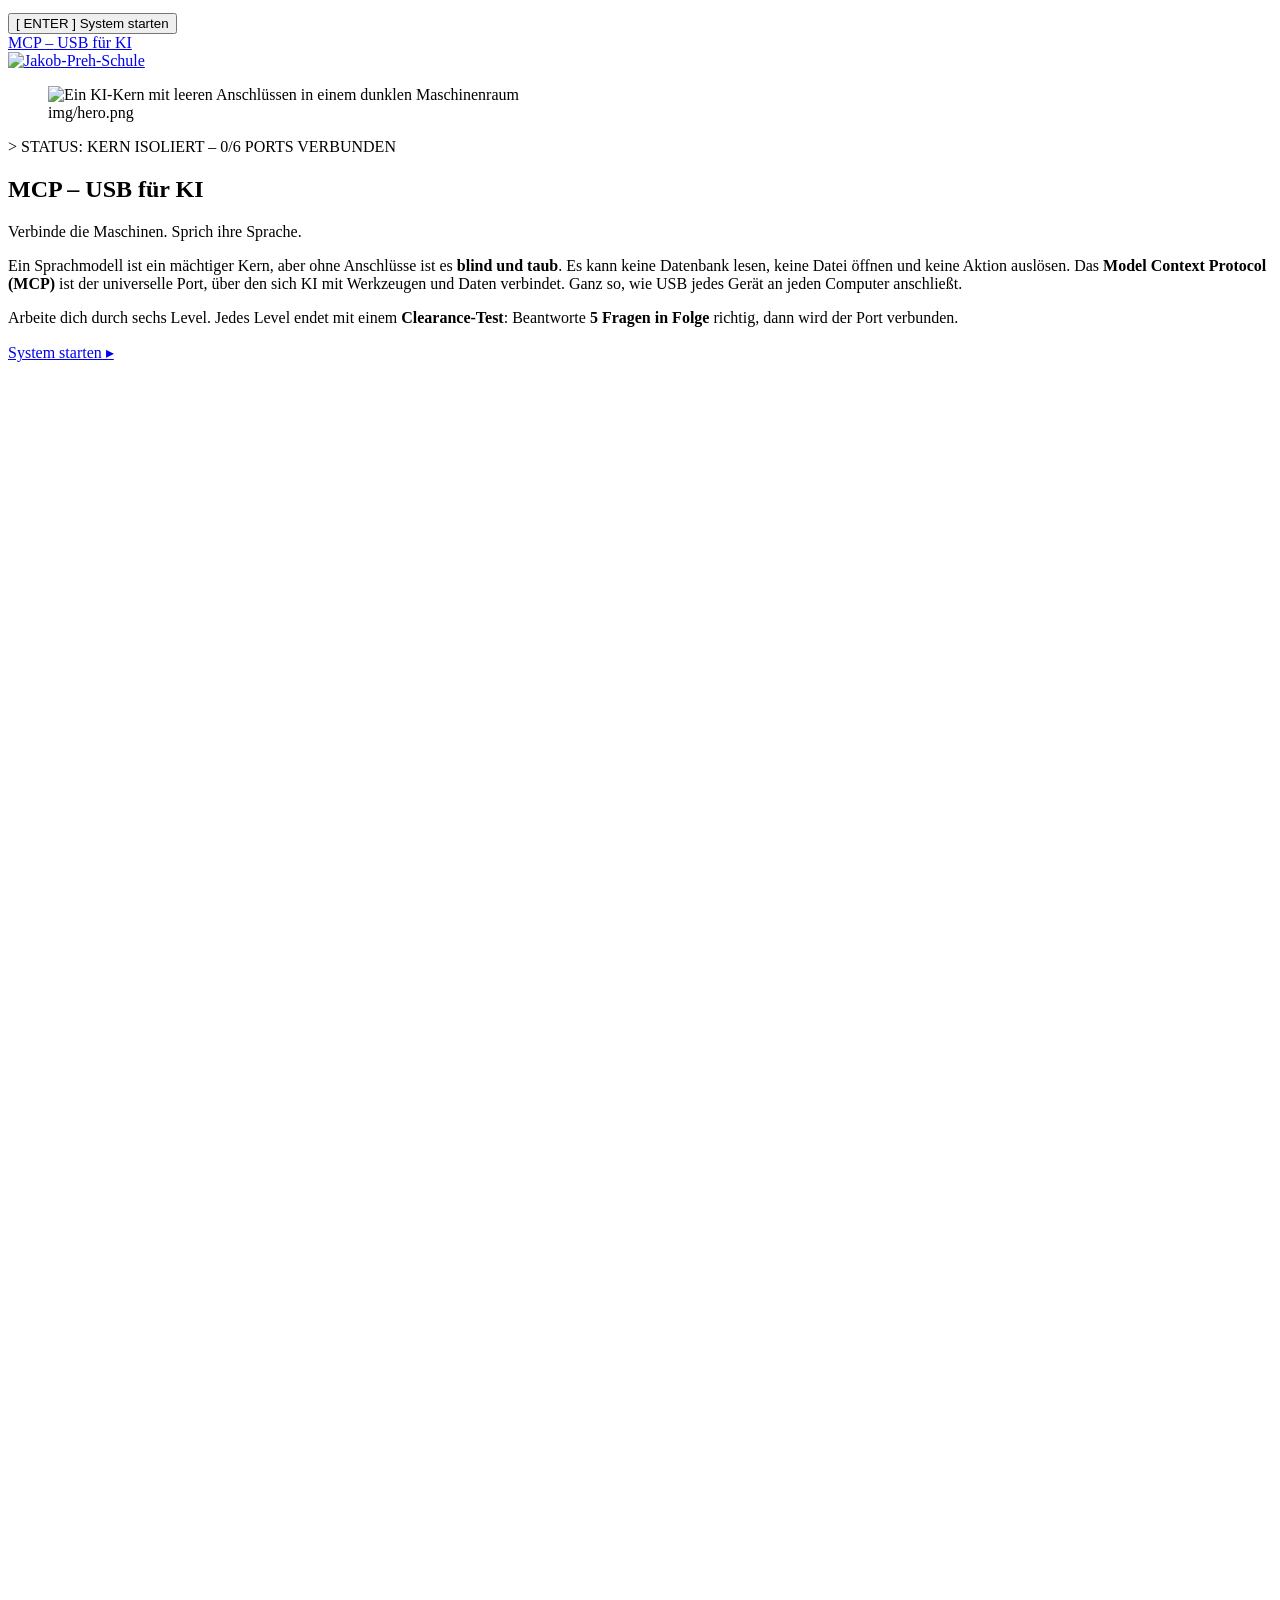
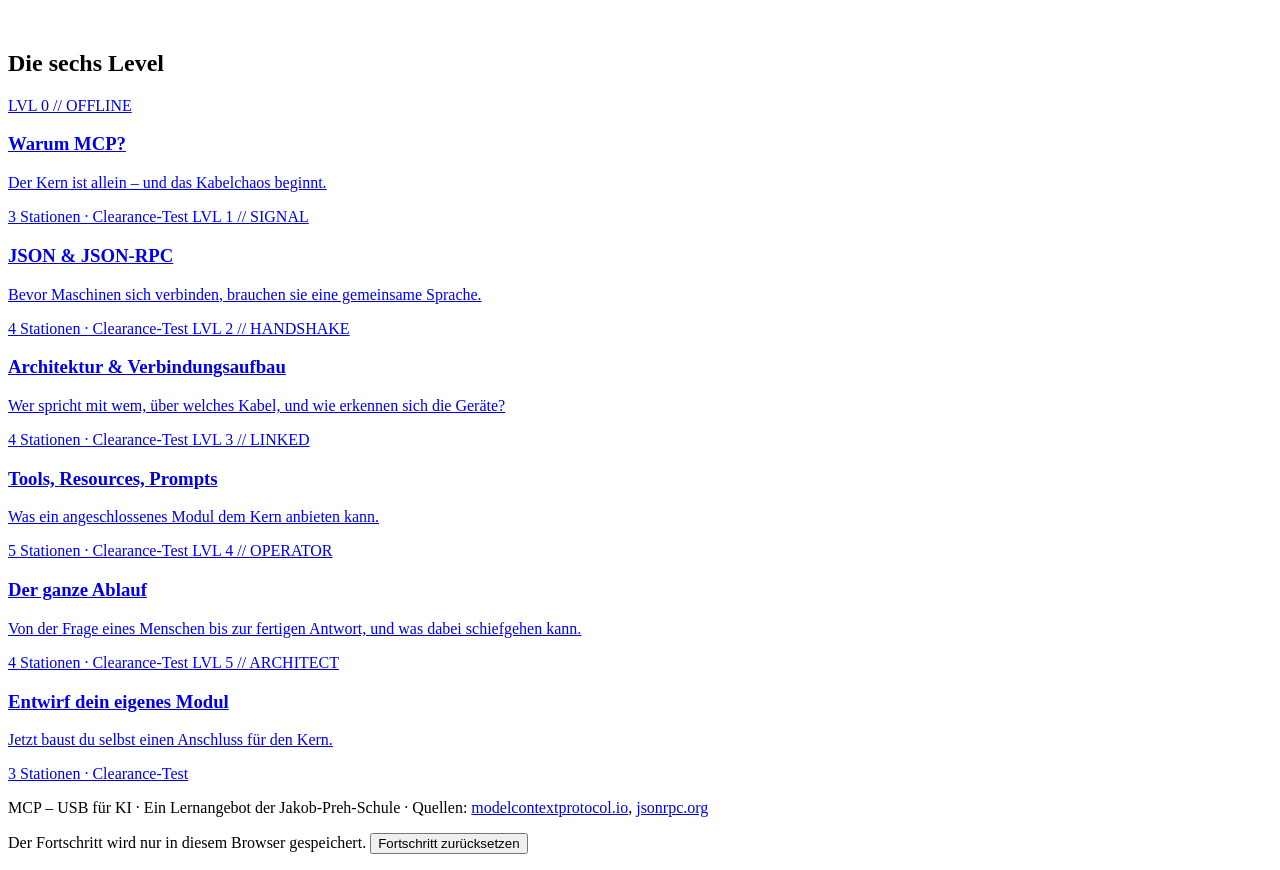
==== index.html @ eddace1d "Einheitlicher Name LS-… und Lizenz CC BY 4.0 Co-Authored-By: Claude Opus 5.5 <noreply@anthropic.com>" ====
<!doctype html>
<html lang="de">
<head>
<meta charset="utf-8">
<meta name="viewport" content="width=device-width, initial-scale=1">
<meta name="author" content="Christoph Rothaug, Jakob-Preh-Schule Bad Neustadt">
<!-- Lizenz: CC BY 4.0 – Christoph Rothaug, Jakob-Preh-Schule Bad Neustadt (ausgenommen Schullogo, Schriften; siehe README) -->
<link rel="license" href="https://creativecommons.org/licenses/by/4.0/">
<title>MCP – USB für KI</title>
<meta name="description" content="Interaktive Lernseite zum Model Context Protocol (MCP) und JSON-RPC: Verbinde den KI-Kern Level für Level mit der Außenwelt.">
<meta property="og:title" content="MCP – USB für KI">
<meta property="og:description" content="Verbinde die Maschinen. Sprich ihre Sprache. Interaktive Lernseite zu MCP und JSON-RPC.">
<meta property="og:image" content="img/og-image.png">
<link rel="icon" href="img/favicon.svg" type="image/svg+xml">
<link rel="preconnect" href="https://fonts.googleapis.com">
<link rel="preconnect" href="https://fonts.gstatic.com" crossorigin>
<link href="https://fonts.googleapis.com/css2?family=JetBrains+Mono:wght@400;600;700&family=Orbitron:wght@600;800&family=Space+Grotesk:wght@400;500;700&display=swap" rel="stylesheet">
<link rel="stylesheet" href="css/style.css">
</head>
<body>

<!-- ================= BOOT-SCREEN ================= -->
<div id="boot" class="boot" aria-hidden="true">
  <pre id="boot-text"></pre>
  <button id="boot-skip" class="btn ghost">[ ENTER ] System starten</button>
</div>

<!-- ================= HEADER ================= -->
<header class="topbar">
  <a class="brand" href="index.html">
    <span class="brand-text">MCP <span class="dim">–</span> USB für KI</span>
  </a>
  <nav class="lvl-nav" id="lvl-nav" aria-label="Level"></nav>
</header>

<a class="pinned-logo" href="https://www.bsnes.de" target="_blank" rel="noopener" title="Zur Homepage der Jakob-Preh-Schule">
  <img src="img/logoschulecyber-klein.png" alt="Jakob-Preh-Schule">
</a>

<main id="top">

<!-- ================= HERO ================= -->
<section class="hero">
  <figure class="img-slot hero-img">
    <img src="img/hero.png" alt="Ein KI-Kern mit leeren Anschlüssen in einem dunklen Maschinenraum" onerror="this.closest('figure').classList.add('missing')">
    <div class="ph">img/hero.png</div>
  </figure>
  <div class="hero-text">
    <p class="sys-line">&gt; STATUS: <span id="status-line">KERN ISOLIERT – 0/6 PORTS VERBUNDEN</span></p>
    <h1 class="glitch" data-text="MCP – USB für KI">MCP – USB für KI</h1>
    <p class="lead">Verbinde die Maschinen. Sprich ihre Sprache.</p>
    <p>Ein Sprachmodell ist ein mächtiger Kern, aber ohne Anschlüsse ist es <strong>blind und taub</strong>.
      Es kann keine Datenbank lesen, keine Datei öffnen und keine Aktion auslösen.
      Das <strong>Model Context Protocol (MCP)</strong> ist der universelle Port, über den sich KI mit Werkzeugen und Daten verbindet.
      Ganz so, wie USB jedes Gerät an jeden Computer anschließt.</p>
    <p>Arbeite dich durch sechs Level. Jedes Level endet mit einem <strong>Clearance-Test</strong>:
      Beantworte <strong>5 Fragen in Folge</strong> richtig, dann wird der Port verbunden.</p>
    <div class="row"><a class="btn" id="start-btn" href="lvl0.html">System starten ▸</a></div>
  </div>
  <div class="core-wrap">
    <svg id="core-svg" viewBox="0 0 400 400" role="img" aria-label="Schaltbild: KI-Kern mit sechs Ports"></svg>
  </div>
</section>

<!-- ================= LEVEL-ÜBERSICHT ================= -->
<section class="overview" id="levels">
  <h2>Die sechs Level</h2>
  <div class="lvl-grid">
    <a class="lvl-card" href="lvl0.html" data-level="0">
      <span class="lvl-tag">LVL 0 // OFFLINE</span>
      <h3>Warum MCP?</h3>
      <p>Der Kern ist allein – und das Kabelchaos beginnt.</p>
      <span class="lvl-meta">3 Stationen · Clearance-Test</span>
    </a>
    <a class="lvl-card" href="lvl1.html" data-level="1">
      <span class="lvl-tag">LVL 1 // SIGNAL</span>
      <h3>JSON &amp; JSON-RPC</h3>
      <p>Bevor Maschinen sich verbinden, brauchen sie eine gemeinsame Sprache.</p>
      <span class="lvl-meta">4 Stationen · Clearance-Test</span>
    </a>
    <a class="lvl-card" href="lvl2.html" data-level="2">
      <span class="lvl-tag">LVL 2 // HANDSHAKE</span>
      <h3>Architektur &amp; Verbindungsaufbau</h3>
      <p>Wer spricht mit wem, über welches Kabel, und wie erkennen sich die Geräte?</p>
      <span class="lvl-meta">4 Stationen · Clearance-Test</span>
    </a>
    <a class="lvl-card" href="lvl3.html" data-level="3">
      <span class="lvl-tag">LVL 3 // LINKED</span>
      <h3>Tools, Resources, Prompts</h3>
      <p>Was ein angeschlossenes Modul dem Kern anbieten kann.</p>
      <span class="lvl-meta">5 Stationen · Clearance-Test</span>
    </a>
    <a class="lvl-card" href="lvl4.html" data-level="4">
      <span class="lvl-tag">LVL 4 // OPERATOR</span>
      <h3>Der ganze Ablauf</h3>
      <p>Von der Frage eines Menschen bis zur fertigen Antwort, und was dabei schiefgehen kann.</p>
      <span class="lvl-meta">4 Stationen · Clearance-Test</span>
    </a>
    <a class="lvl-card" href="lvl5.html" data-level="5">
      <span class="lvl-tag">LVL 5 // ARCHITECT</span>
      <h3>Entwirf dein eigenes Modul</h3>
      <p>Jetzt baust du selbst einen Anschluss für den Kern.</p>
      <span class="lvl-meta">3 Stationen · Clearance-Test</span>
    </a>
  </div>
</section>

<!-- ================= ABSCHLUSS ================= -->
<section class="finale" id="online" hidden>
  <figure class="img-slot finale-img">
    <img src="img/system-online.png" alt="Der KI-Kern, nun mit allen Modulen verbunden und hell leuchtend" onerror="this.closest('figure').classList.add('missing')">
    <div class="ph">img/system-online.png</div>
  </figure>
  <h2 class="glitch" data-text="SYSTEM ONLINE">SYSTEM ONLINE</h2>
  <p>Alle sechs Ports sind verbunden. Du hast die Clearance <strong>ARCHITECT</strong> erreicht.</p>
</section>

</main>

<footer class="foot">
  <p>MCP – USB für KI · Ein Lernangebot der Jakob-Preh-Schule ·
    Quellen: <a href="https://modelcontextprotocol.io" target="_blank" rel="noopener">modelcontextprotocol.io</a>,
    <a href="https://www.jsonrpc.org/specification" target="_blank" rel="noopener">jsonrpc.org</a></p>
  <p>Der Fortschritt wird nur in diesem Browser gespeichert. <button class="linkbtn" id="reset-progress">Fortschritt zurücksetzen</button></p>
</footer>

<div id="toast" class="toast" role="status" aria-live="polite"></div>

<script src="js/tests.js"></script>
<script src="js/sim.js"></script>
<script src="js/app.js"></script>
</body>
</html>
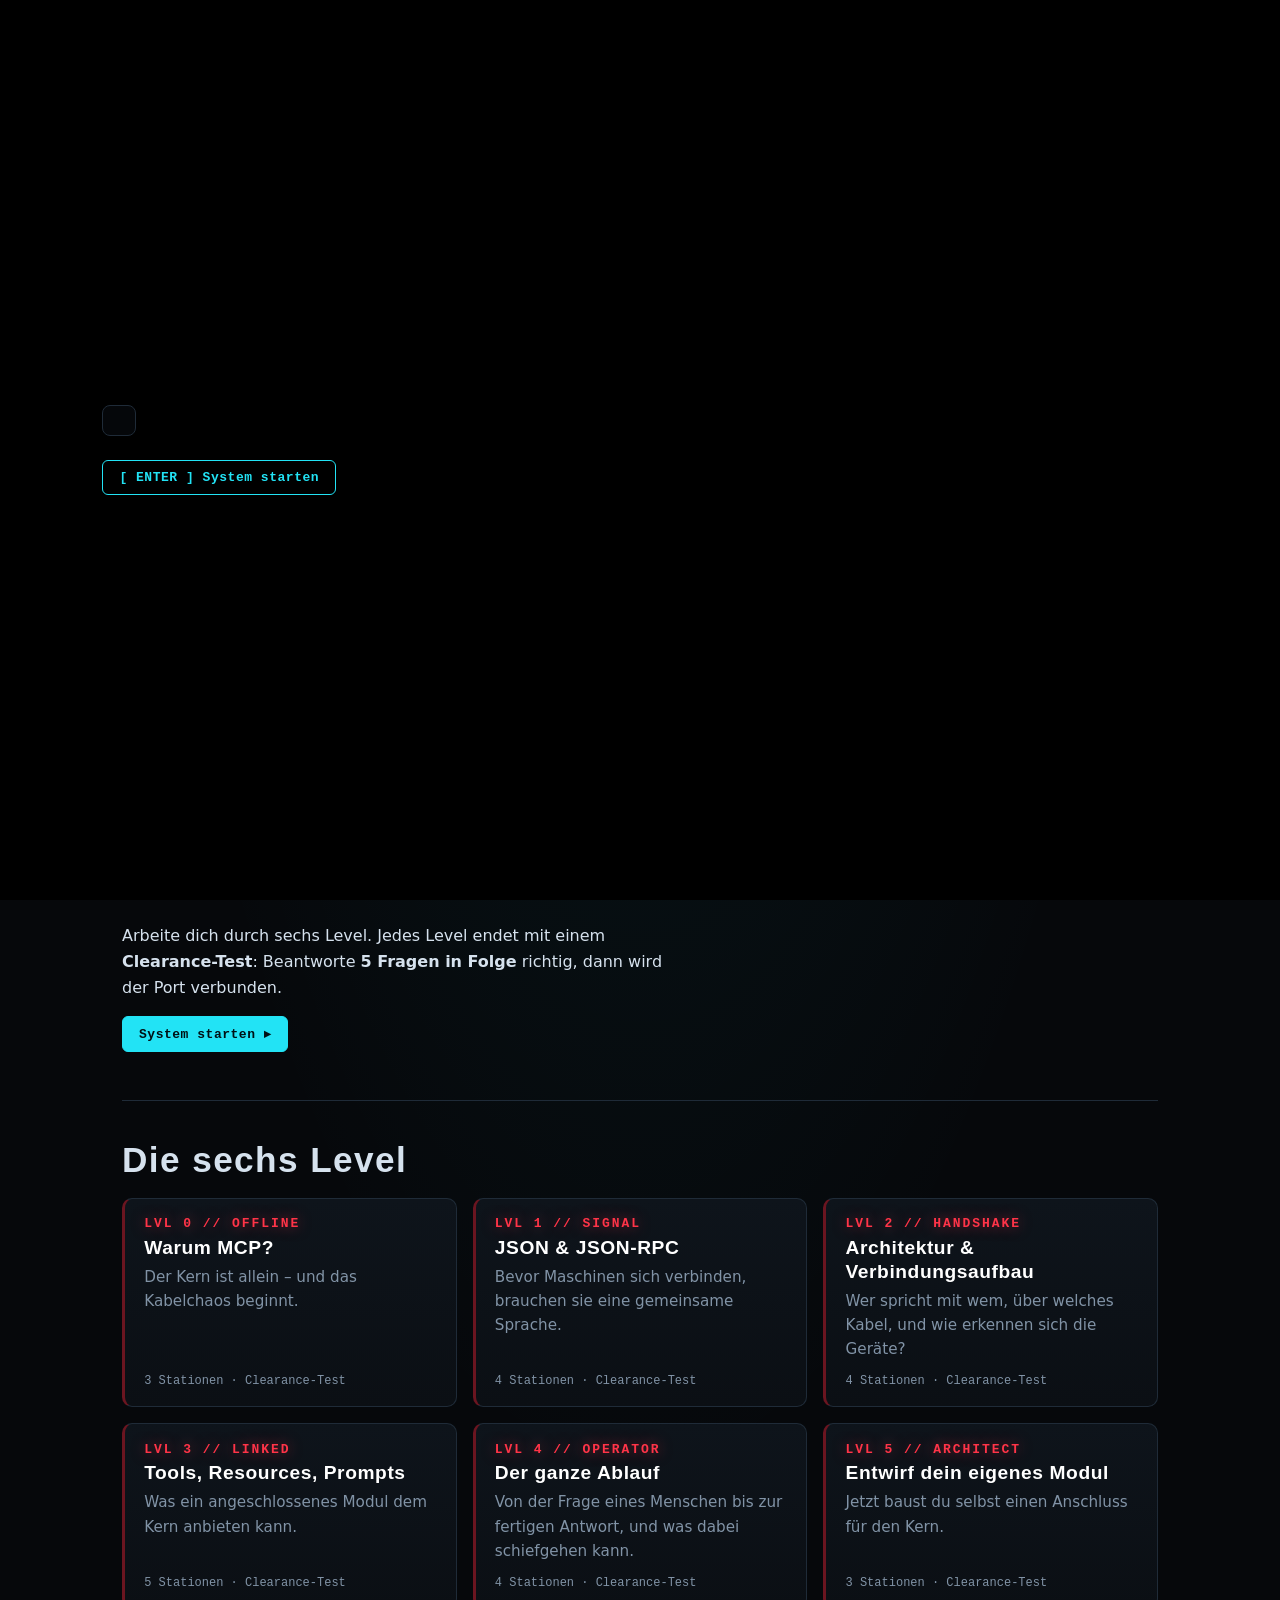
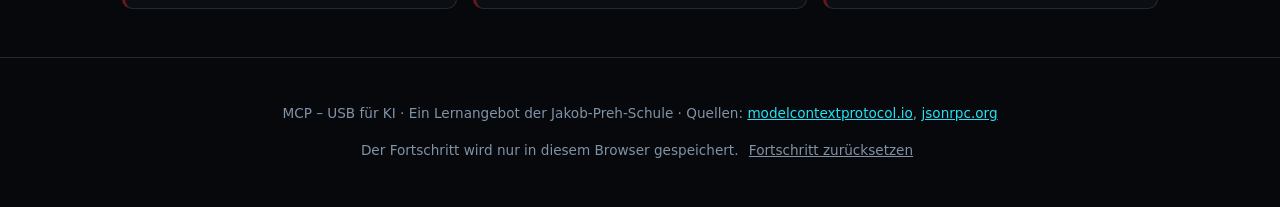
==== commit 1fc4d672: "Schalter für helles/dunkles Farbschema in allen Lernsituationen Co-Authored-By: Claude Opus 5.5 <nor" ====
--- a/index.html
+++ b/index.html
@@ -1,5 +1,5 @@
 <!doctype html>
-<html lang="de">
+<html lang="de" data-farbschema-standard="dunkel">
 <head>
 <meta charset="utf-8">
 <meta name="viewport" content="width=device-width, initial-scale=1">
@@ -15,6 +15,7 @@
 <link rel="preconnect" href="https://fonts.googleapis.com">
 <link rel="preconnect" href="https://fonts.gstatic.com" crossorigin>
 <link href="https://fonts.googleapis.com/css2?family=JetBrains+Mono:wght@400;600;700&family=Orbitron:wght@600;800&family=Space+Grotesk:wght@400;500;700&display=swap" rel="stylesheet">
+<script src="js/farbschema.js"></script>
 <link rel="stylesheet" href="css/style.css">
 </head>
 <body>
@@ -31,6 +32,7 @@
     <span class="brand-text">MCP <span class="dim">–</span> USB für KI</span>
   </a>
   <nav class="lvl-nav" id="lvl-nav" aria-label="Level"></nav>
+  <span class="farbschema-platz" data-farbschema-platz></span>
 </header>
 
 <a class="pinned-logo" href="https://www.bsnes.de" target="_blank" rel="noopener" title="Zur Homepage der Jakob-Preh-Schule">
--- a/css/style.css
+++ b/css/style.css
@@ -0,0 +1,502 @@
+/* =========================================================
+   MCP – USB für KI · Maschinen-Terminal-Design
+   ========================================================= */
+:root {
+  --bg: #06080b;
+  --bg2: #0b0f14;
+  --panel: #0e141b;
+  --panel2: #121a23;
+  --line: #1f2b38;
+  --line2: #2c3d50;
+  --text: #d6e2ee;
+  --muted: #8193a6;
+  --cyan: #22e3f5;
+  --cyan-dim: #0f6f7a;
+  --red: #ff3448;
+  --red-dim: #6b1520;
+  --green: #3dff9a;
+  --amber: #ffbf3c;
+  --mono: "JetBrains Mono", ui-monospace, Consolas, monospace;
+  --head: "Orbitron", "JetBrains Mono", sans-serif;
+  --body: "Space Grotesk", system-ui, sans-serif;
+  --radius: 10px;
+  --glow-c: 0 0 12px rgba(34, 227, 245, .45);
+  --glow-r: 0 0 14px rgba(255, 52, 72, .55);
+}
+
+* { box-sizing: border-box; }
+html { scroll-behavior: smooth; scroll-padding-top: 80px; }
+body {
+  margin: 0;
+  background:
+    radial-gradient(ellipse at 50% -10%, rgba(34, 227, 245, .08), transparent 60%),
+    linear-gradient(var(--bg), var(--bg));
+  color: var(--text);
+  font: 16px/1.6 var(--body);
+  overflow-x: hidden;
+}
+/* Scanlines */
+body::after {
+  content: ""; position: fixed; inset: 0; pointer-events: none; z-index: 50;
+  background: repeating-linear-gradient(0deg, rgba(255,255,255,.018) 0 1px, transparent 1px 3px);
+}
+a { color: var(--cyan); }
+a:hover { text-shadow: var(--glow-c); }
+code, kbd { font-family: var(--mono); font-size: .9em; background: var(--panel2); border: 1px solid var(--line); border-radius: 4px; padding: .05em .35em; color: #9ff4ff; }
+kbd { color: var(--text); }
+h1, h2, h3, h4 { line-height: 1.25; }
+h2 { font-family: var(--head); letter-spacing: .04em; font-size: clamp(1.5rem, 4vw, 2.2rem); margin: .3rem 0; }
+h3 { font-family: var(--head); font-size: 1.2rem; letter-spacing: .03em; color: #fff; margin: .2rem 0 .8rem; }
+h4 { margin: .3rem 0 .5rem; color: var(--cyan); font-weight: 700; }
+abbr { text-decoration: underline dotted; }
+
+/* ---------- Boot ---------- */
+.boot {
+  position: fixed; inset: 0; z-index: 100; background: #000;
+  display: flex; flex-direction: column; justify-content: center; align-items: flex-start;
+  padding: 8vh 8vw; gap: 1.5rem; transition: opacity .6s;
+}
+.boot.hide { opacity: 0; pointer-events: none; }
+.boot pre { font: 15px/1.7 var(--mono); color: var(--green); margin: 0; white-space: pre-wrap; text-shadow: 0 0 8px rgba(61,255,154,.5); }
+.boot pre .err { color: var(--red); text-shadow: var(--glow-r); }
+.boot pre .cy { color: var(--cyan); }
+
+/* ---------- Topbar ---------- */
+.topbar {
+  position: sticky; top: 0; z-index: 40;
+  display: flex; align-items: center; gap: 1rem; flex-wrap: wrap;
+  padding: .6rem clamp(16px, 3vw, 32px);
+  background: rgba(6, 8, 11, .88); backdrop-filter: blur(8px);
+  border-bottom: 1px solid var(--line);
+}
+.brand { display: flex; align-items: center; gap: .6rem; text-decoration: none; color: #fff; }
+.brand-text { font-family: var(--head); font-weight: 800; letter-spacing: .05em; }
+.brand-text .dim { color: var(--red); }
+.lvl-nav { display: flex; gap: .4rem; flex-wrap: wrap; margin-left: auto; }
+.lvl-nav a {
+  font: 600 12px var(--mono); text-decoration: none; color: var(--muted);
+  border: 1px solid var(--line2); border-radius: 999px; padding: .25rem .65rem;
+  display: flex; align-items: center; gap: .4rem;
+}
+.lvl-nav a::before { content: ""; width: 7px; height: 7px; border-radius: 50%; background: var(--red-dim); }
+.lvl-nav a.done { color: var(--cyan); border-color: var(--cyan-dim); }
+.lvl-nav a.done::before { background: var(--cyan); box-shadow: var(--glow-c); }
+.lvl-nav a:hover { color: #fff; border-color: var(--cyan); }
+.lvl-nav a.current { color: #fff; border-color: #fff; background: rgba(255,255,255,.06); }
+
+main { max-width: 1100px; margin: 0 auto; padding: 0 clamp(16px, 3vw, 32px); }
+
+/* ---------- Hero ---------- */
+.hero { display: grid; grid-template-columns: 1.3fr 1fr; gap: 2rem; padding: 2.5rem 0 3rem; align-items: center; }
+.hero-img { grid-column: 1 / -1; aspect-ratio: 16 / 7; margin: 0; }
+.hero-text p { color: var(--text); }
+.sys-line { font: 13px var(--mono); color: var(--red) !important; text-shadow: var(--glow-r); margin: 0; }
+.sys-line.ok { color: var(--green) !important; text-shadow: 0 0 10px rgba(61,255,154,.5); }
+h1 { font-family: var(--head); font-weight: 800; font-size: clamp(2.2rem, 7vw, 4rem); margin: .3rem 0 .2rem; color: #fff; letter-spacing: .03em; }
+.lead { font: 600 1.15rem var(--mono); color: var(--cyan) !important; margin-top: 0; }
+.core-wrap svg { width: 100%; max-width: 420px; display: block; margin: 0 auto; }
+a.btn { display: inline-block; text-decoration: none; }
+a.btn:hover { text-shadow: none; }
+
+/* Level-Übersicht (Startseite) */
+.overview { padding: 2rem 0 3rem; border-top: 1px solid var(--line); }
+.lvl-grid { display: grid; grid-template-columns: repeat(auto-fill, minmax(min(100%, 300px), 1fr)); gap: 1rem; margin-top: 1rem; }
+.lvl-card {
+  display: flex; flex-direction: column; gap: .3rem; text-decoration: none; color: var(--text);
+  background: linear-gradient(180deg, var(--panel), var(--bg2)); border: 1px solid var(--line);
+  border-left: 3px solid var(--red-dim); border-radius: var(--radius); padding: 1.1rem 1.2rem;
+  transition: border-color .2s, box-shadow .2s, transform .2s;
+}
+.lvl-card:hover { border-color: var(--cyan); box-shadow: var(--glow-c); transform: translateY(-2px); text-shadow: none; }
+.lvl-card h3 { margin: 0; }
+.lvl-card p { margin: 0; color: var(--muted); font-size: .95rem; }
+.lvl-meta { margin-top: auto; padding-top: .5rem; font: 12px var(--mono); color: var(--muted); }
+.lvl-card.done { border-left-color: var(--cyan); }
+.lvl-card.done .lvl-tag { color: var(--cyan); text-shadow: var(--glow-c); }
+.lvl-card.done .lvl-meta::after { content: " · ✓ VERBUNDEN"; color: var(--cyan); }
+
+/* Blättern zwischen den Level-Seiten */
+.pager { display: flex; justify-content: space-between; align-items: center; gap: 1rem; padding: 1.5rem 0 2.5rem; border-top: 1px solid var(--line); }
+.pager a { font: 600 13px var(--mono); text-decoration: none; border: 1px solid var(--line2); border-radius: 6px; padding: .5rem .9rem; }
+.pager a:hover { border-color: var(--cyan); }
+
+/* Glitch */
+.glitch { position: relative; }
+.glitch::before, .glitch::after {
+  content: attr(data-text); position: absolute; inset: 0; pointer-events: none; opacity: 0;
+}
+.glitch::before { color: var(--red); transform: translate(2px, 0); }
+.glitch::after { color: var(--cyan); transform: translate(-2px, 0); }
+.glitch:hover::before, .glitch.go::before { animation: gl 0.5s steps(2) 2; }
+.glitch:hover::after, .glitch.go::after { animation: gl 0.5s steps(2) reverse 2; }
+@keyframes gl {
+  0% { opacity: .8; clip-path: inset(10% 0 70% 0); }
+  50% { opacity: .8; clip-path: inset(60% 0 10% 0); }
+  100% { opacity: 0; clip-path: inset(30% 0 40% 0); }
+}
+
+/* Kern-Schaltbild */
+.core-ring { fill: none; stroke: var(--line2); stroke-width: 1.5; stroke-dasharray: 4 6; }
+.core-body { fill: #0c1218; stroke: var(--line2); stroke-width: 2; }
+.core-eye { fill: var(--red); filter: drop-shadow(0 0 10px var(--red)); animation: pulse 2.4s ease-in-out infinite; }
+.core.online .core-eye { fill: var(--cyan); filter: drop-shadow(0 0 12px var(--cyan)); }
+.port-wire { stroke: var(--line2); stroke-width: 2; stroke-dasharray: 5 5; }
+.port-box { fill: var(--panel); stroke: var(--line2); stroke-width: 1.5; }
+.port-lbl { fill: var(--muted); font: 600 10px var(--mono); }
+.port-sub { fill: var(--muted); font: 9px var(--mono); }
+.port.on .port-wire { stroke: var(--cyan); stroke-dasharray: none; filter: drop-shadow(0 0 4px var(--cyan)); animation: flow 1.2s linear infinite; stroke-dasharray: 10 4; }
+.port.on .port-box { stroke: var(--cyan); fill: #072a30; }
+.port.on .port-lbl { fill: var(--cyan); }
+.port a { cursor: pointer; }
+@keyframes pulse { 50% { opacity: .55; } }
+@keyframes flow { to { stroke-dashoffset: -28; } }
+
+/* ---------- Bild-Slots ---------- */
+.img-slot { position: relative; margin: 1rem 0; border-radius: var(--radius); overflow: hidden; border: 1px solid var(--line); background: var(--bg2); }
+.img-slot img { width: 100%; height: 100%; object-fit: cover; display: block; }
+.img-slot .ph { display: none; }
+.img-slot.missing { border: 1px dashed var(--line2); min-height: 120px; }
+.img-slot.missing img { display: none; }
+.img-slot.missing .ph {
+  display: flex; align-items: center; justify-content: center; height: 100%; min-height: 120px;
+  font: 12px var(--mono); color: var(--muted);
+  background: repeating-linear-gradient(45deg, transparent 0 12px, rgba(34,227,245,.03) 12px 24px);
+}
+.img-slot.missing .ph::before { content: "[ BILD FEHLT: "; }
+.img-slot.missing .ph::after { content: " ]"; }
+.banner { aspect-ratio: 16 / 5; }
+
+/* ---------- Level ---------- */
+.level { padding: 3rem 0 2rem; border-top: 1px solid var(--line); }
+.lvl-tag { font: 700 13px var(--mono); color: var(--red); letter-spacing: .15em; text-shadow: var(--glow-r); }
+.level.done .lvl-tag { color: var(--cyan); text-shadow: var(--glow-c); }
+.level.done .lvl-tag::after { content: "  ✓ VERBUNDEN"; }
+.lvl-sub { color: var(--muted); margin: 0; }
+.station-nav { display: flex; flex-wrap: wrap; gap: .4rem; margin-top: .8rem; }
+.station-nav a { font: 12px var(--mono); color: var(--muted); text-decoration: none; border-bottom: 1px dashed var(--line2); }
+.station-nav a:hover { color: var(--cyan); }
+.dim { color: var(--muted); }
+.station-nav .dim { color: var(--line2); }
+
+.station {
+  background: linear-gradient(180deg, var(--panel), var(--bg2));
+  border: 1px solid var(--line); border-radius: var(--radius);
+  padding: clamp(1rem, 3vw, 1.8rem); margin: 1.5rem 0; position: relative;
+}
+.station::before {
+  content: ""; position: absolute; left: -1px; top: 18px; width: 3px; height: 40px;
+  background: var(--cyan); box-shadow: var(--glow-c); border-radius: 2px;
+}
+.crumb { font: 12px var(--mono); color: var(--muted); letter-spacing: .05em; }
+.tag { color: var(--cyan); border: 1px solid var(--cyan-dim); border-radius: 4px; padding: 0 .4em; }
+.tag.tag-exp { color: var(--amber); border-color: var(--amber); }
+
+.grid2 { display: grid; grid-template-columns: repeat(2, minmax(0, 1fr)); gap: 1rem; }
+.grid3 { display: grid; grid-template-columns: repeat(3, minmax(0, 1fr)); gap: 1rem; }
+.card { background: var(--bg2); border: 1px solid var(--line); border-radius: 8px; padding: 1rem; min-width: 0; }
+.card ul { padding-left: 1.1rem; margin: 0; }
+.card.bad { border-color: var(--red-dim); }
+.card.bad h4 { color: var(--red); }
+.card.good { border-color: #145c3a; }
+.card.good h4 { color: var(--green); }
+.card.msg.req { border-top: 3px solid var(--cyan); }
+.card.msg.res { border-top: 3px solid var(--green); }
+.card.msg.note { border-top: 3px solid var(--amber); }
+.card.msg.note h4 { color: var(--amber); }
+.card.prim .ctrl { font-size: .9rem; color: var(--muted); }
+
+.note, .warn { border-left: 3px solid var(--cyan); background: rgba(34,227,245,.05); padding: .7rem 1rem; border-radius: 0 6px 6px 0; }
+.warn { border-color: var(--amber); background: rgba(255,191,60,.06); }
+
+.tbl { width: 100%; border-collapse: collapse; margin: 1rem 0; font-size: .95rem; display: block; overflow-x: auto; }
+.tbl th, .tbl td { text-align: left; padding: .5rem .7rem; border-bottom: 1px solid var(--line); vertical-align: top; }
+.tbl thead th { font: 600 12px var(--mono); color: var(--cyan); letter-spacing: .05em; text-transform: uppercase; }
+.tbl tbody th { color: var(--cyan); white-space: nowrap; }
+
+pre { margin: .8rem 0; padding: .9rem 1rem; background: #05070a; border: 1px solid var(--line); border-radius: 8px; overflow-x: auto; font: 13px/1.55 var(--mono); color: var(--text); }
+.j-key { color: #7fd8ff; }
+.j-str { color: #a5f3a0; }
+.j-num { color: var(--amber); }
+.j-lit { color: #ff8fd0; }
+.py .p-kw { color: #ff8fd0; }
+.py .p-str { color: #a5f3a0; }
+.py .p-com { color: var(--muted); font-style: italic; }
+.py .p-dec { color: var(--amber); }
+
+ol.flow { padding-left: 1.2rem; }
+ol.flow li { margin-bottom: 1rem; }
+.who { font: 700 11px var(--mono); border-radius: 4px; padding: .1rem .45rem; margin-right: .4rem; }
+.who.c { background: rgba(34,227,245,.15); color: var(--cyan); }
+.who.s { background: rgba(61,255,154,.12); color: var(--green); }
+.who.b { background: rgba(255,191,60,.12); color: var(--amber); }
+
+/* Architektur-SVG */
+.arch { width: 100%; height: auto; margin: .5rem 0 1rem; }
+.arch text { fill: var(--text); font: 13px var(--mono); }
+.arch .a-title { fill: var(--muted); font-size: 11px; letter-spacing: .1em; }
+.arch .a-small { fill: var(--muted); font-size: 10px; }
+.arch .a-lbl { font: 700 18px var(--head); fill: var(--red); }
+.a-host { fill: rgba(34,227,245,.03); stroke: var(--line2); stroke-dasharray: 6 4; }
+.a-llm { fill: #170a0d; stroke: var(--red-dim); }
+.a-client rect { fill: #072a30; stroke: var(--cyan); }
+.a-server rect { fill: #0b1d14; stroke: #1f8a55; }
+.a-wire { stroke: var(--cyan); stroke-width: 2; fill: none; }
+.a-wire.dashed { stroke-dasharray: 6 4; }
+.arch.narrow { display: block; max-width: 760px; margin: .5rem auto 1rem; }
+.a-agent { fill: rgba(255,52,72,.05); stroke: var(--red-dim); stroke-width: 1.5; }
+.a-loop { fill: none; stroke: var(--cyan); stroke-width: 2; stroke-dasharray: 8 5; animation: flow 2s linear infinite; }
+.arch .a-onloop { fill: var(--cyan); paint-order: stroke; stroke: #0b0f14; stroke-width: 5px; }
+.arch .a-harness { fill: var(--amber); letter-spacing: .03em; }
+.a-gate rect { fill: rgba(255,191,60,.08); stroke: var(--amber); }
+.a-human rect { fill: var(--panel); stroke: var(--line2); }
+
+/* ---------- Widgets ---------- */
+.widget { background: #070a0e; border: 1px solid var(--line2); border-radius: var(--radius); padding: 1rem; margin: 1rem 0; }
+.controls { display: flex; flex-wrap: wrap; gap: 1rem 1.5rem; align-items: flex-end; margin-bottom: .8rem; }
+.controls.col { flex-direction: column; align-items: stretch; }
+.controls label { display: flex; flex-direction: column; gap: .3rem; font: 12px var(--mono); color: var(--muted); }
+input, select, textarea {
+  font: 14px var(--mono); color: var(--text); background: var(--panel); border: 1px solid var(--line2);
+  border-radius: 6px; padding: .45rem .6rem; max-width: 100%;
+}
+input:focus, select:focus, textarea:focus { outline: none; border-color: var(--cyan); box-shadow: var(--glow-c); }
+textarea { width: 100%; resize: vertical; line-height: 1.5; }
+input[type=range] { accent-color: var(--cyan); padding: 0; }
+input[type=number] { width: 6rem; }
+output { color: var(--cyan); font-weight: 700; }
+.row { display: flex; flex-wrap: wrap; gap: .6rem; margin-top: .7rem; }
+.toggle-row { display: flex; gap: .4rem; }
+
+.btn {
+  font: 600 13px var(--mono); letter-spacing: .04em; cursor: pointer;
+  color: #001014; background: var(--cyan); border: 1px solid var(--cyan); border-radius: 6px;
+  padding: .55rem 1rem; transition: box-shadow .2s, transform .1s;
+}
+.btn:hover { box-shadow: var(--glow-c); }
+.btn:active { transform: translateY(1px); }
+.btn.ghost, .toggle-row .btn, .tabs .btn { background: transparent; color: var(--cyan); }
+.toggle-row .btn.sel, .tabs .btn.sel { background: var(--cyan); color: #001014; }
+.btn.small { padding: .3rem .7rem; font-size: 12px; }
+.btn:disabled { opacity: .4; cursor: default; box-shadow: none; }
+.linkbtn { background: none; border: 0; color: var(--muted); text-decoration: underline; cursor: pointer; font: inherit; }
+.tabs { display: flex; gap: .4rem; margin-top: 1rem; }
+
+.readout { font: 13px var(--mono); color: var(--muted); margin: .6rem 0 0; }
+.readout strong { color: var(--cyan); }
+#ac-svg { width: 100%; height: auto; display: block; }
+.ac-node rect { fill: var(--panel); stroke: var(--line2); }
+.ac-node text { fill: var(--text); font: 11px var(--mono); }
+.ac-node.hub rect { fill: #072a30; stroke: var(--cyan); }
+.ac-line { stroke: var(--red); stroke-width: 1.3; opacity: .7; }
+.ac-line.mcp { stroke: var(--cyan); opacity: .9; }
+.ac-adapter { fill: var(--red); }
+
+.scan-out { font: 13px var(--mono); margin-top: .8rem; }
+.scan-out .ok { color: var(--green); }
+.scan-out .err { color: var(--red); }
+.tree { list-style: none; padding-left: 1.1rem; margin: .2rem 0; border-left: 1px dashed var(--line2); }
+.tree .t { font-size: 11px; border-radius: 3px; padding: 0 .35em; margin-left: .3em; }
+.t-string { background: rgba(165,243,160,.12); color: #a5f3a0; }
+.t-number { background: rgba(255,191,60,.12); color: var(--amber); }
+.t-boolean, .t-null { background: rgba(255,143,208,.12); color: #ff8fd0; }
+.t-array, .t-object { background: rgba(127,216,255,.12); color: #7fd8ff; }
+
+/* Sortierer */
+.sort-pool, .sort-slots { display: grid; gap: .5rem; }
+.sort-slots { margin-bottom: 1rem; counter-reset: s; }
+.sort-card {
+  text-align: left; font: 13px var(--mono); color: var(--text); background: var(--panel);
+  border: 1px solid var(--line2); border-radius: 6px; padding: .6rem .8rem; cursor: pointer;
+}
+.sort-card:hover { border-color: var(--cyan); }
+.sort-slot { border: 1px dashed var(--line2); border-radius: 6px; padding: .55rem .8rem; min-height: 2.6rem; font: 13px var(--mono); color: var(--muted); counter-increment: s; }
+.sort-slot::before { content: counter(s) " ▸ "; color: var(--cyan); }
+.sort-slot.filled { color: var(--text); border-style: solid; }
+.sort-slot.right { border-color: var(--green); }
+.sort-slot.wrong { border-color: var(--red); animation: shake .3s; }
+
+/* Terminal */
+.terminal { padding: 0; overflow: hidden; }
+.term-bar { display: flex; align-items: center; gap: .7rem; flex-wrap: wrap; padding: .5rem .8rem; background: var(--panel2); border-bottom: 1px solid var(--line2); font: 12px var(--mono); }
+.term-bar select { margin-left: auto; font-size: 12px; padding: .25rem .4rem; }
+.led { width: 9px; height: 9px; border-radius: 50%; background: var(--red); box-shadow: var(--glow-r); }
+.led.half { background: var(--amber); box-shadow: 0 0 10px var(--amber); }
+.led.on { background: var(--green); box-shadow: 0 0 10px var(--green); }
+.term-log { height: 340px; overflow-y: auto; padding: .8rem; font: 12.5px/1.5 var(--mono); }
+.term-log .entry { margin-bottom: .8rem; }
+.term-log .dir { font-weight: 700; font-size: 11px; letter-spacing: .08em; }
+.term-log .dir.out { color: var(--cyan); }
+.term-log .dir.in { color: var(--green); }
+.term-log .dir.sys { color: var(--amber); }
+.term-log .dir.errd { color: var(--red); }
+.term-log pre { margin: .2rem 0; padding: .5rem .7rem; font-size: 12px; }
+.term-log .hint { color: var(--muted); font-style: italic; }
+.terminal textarea { border: 0; border-top: 1px solid var(--line2); border-radius: 0; background: #05070a; }
+.terminal .row { padding: 0 .8rem .8rem; }
+
+/* Tracer */
+.lanes { position: relative; display: grid; grid-template-columns: repeat(5, 1fr); gap: .4rem; margin-bottom: 1rem; padding-bottom: 2.2rem; }
+.lane { text-align: center; font: 600 11px var(--mono); padding: .6rem .2rem; border: 1px solid var(--line2); border-radius: 6px; background: var(--panel); color: var(--muted); transition: all .25s; }
+.lane .ico { display: block; font-size: 1.4rem; }
+.lane.act { color: #fff; border-color: var(--cyan); box-shadow: var(--glow-c); }
+.tr-arrow { position: absolute; bottom: .6rem; height: 2px; background: var(--cyan); box-shadow: var(--glow-c); transition: left .35s, width .35s; }
+.tr-arrow::after { content: ""; position: absolute; top: -5px; border: 6px solid transparent; }
+.tr-arrow.r::after { right: -6px; border-left-color: var(--cyan); border-right: 0; }
+.tr-arrow.l::after { left: -6px; border-right-color: var(--cyan); border-left: 0; }
+.tr-arrow.self { height: 0; background: none; box-shadow: none; border: 2px dashed var(--cyan); border-top: 0; height: 12px; bottom: .3rem; border-radius: 0 0 8px 8px; }
+.tr-arrow.self::after { display: none; }
+.tr-controls { margin: 0 0 1rem; }
+/* Festes Fenster, damit nichts darunter springt; längere Inhalte scrollen innen */
+.tr-step { height: 31rem; overflow-y: auto; padding: .8rem 1rem; background: var(--bg2); border: 1px solid var(--line2); border-radius: 8px; }
+.tr-step p { margin-top: 0; }
+.tr-num { font: 700 12px var(--mono); color: var(--red); margin: 0; }
+#tr-payload:empty { display: none; }
+
+/* Designer */
+.param-row { display: grid; grid-template-columns: 1.2fr .9fr auto 2fr auto; gap: .5rem; align-items: center; margin-bottom: .5rem; }
+.param-row label { flex-direction: row; align-items: center; gap: .3rem; }
+.param-head { font: 11px var(--mono); color: var(--muted); }
+#td-check .bad { color: var(--red); }
+#td-check .good { color: var(--green); }
+
+details.tasks { margin-top: 1rem; border: 1px solid var(--line); border-radius: 8px; padding: .6rem 1rem; background: var(--bg2); }
+details.tasks summary { cursor: pointer; font: 700 13px var(--mono); color: var(--amber); }
+
+/* ---------- Clearance-Test ---------- */
+.test {
+  margin: 2rem 0 1rem; border: 1px solid var(--red-dim); border-radius: var(--radius);
+  background: linear-gradient(180deg, rgba(255,52,72,.06), transparent 70%), #07090c; padding: clamp(1rem, 3vw, 1.6rem);
+}
+.level.done .test { border-color: var(--cyan-dim); background: linear-gradient(180deg, rgba(34,227,245,.06), transparent 70%), #07090c; }
+.test-head { display: flex; align-items: center; gap: 1rem; flex-wrap: wrap; }
+.test-head h3 { margin: 0; }
+.streak { display: flex; gap: .35rem; margin-left: auto; }
+.streak i { width: 22px; height: 10px; border-radius: 2px; background: #1a0b0e; border: 1px solid var(--red-dim); }
+.streak i.on { background: var(--cyan); border-color: var(--cyan); box-shadow: var(--glow-c); }
+.q-text { font-size: 1.05rem; margin: 1rem 0 .4rem; }
+.opts { display: grid; gap: .5rem; margin: .8rem 0; }
+.opt {
+  text-align: left; font: 15px var(--body); color: var(--text); background: var(--panel); cursor: pointer;
+  border: 1px solid var(--line2); border-radius: 8px; padding: .65rem .9rem; transition: border-color .15s, background .15s;
+}
+.opt:hover:not(:disabled) { border-color: var(--cyan); }
+.opt code { font-size: .85em; }
+.opt.right { border-color: var(--green); background: rgba(61,255,154,.08); }
+.opt.wrong { border-color: var(--red); background: rgba(255,52,72,.08); animation: shake .3s; }
+.opt:disabled { cursor: default; }
+.q-input { display: flex; gap: .5rem; flex-wrap: wrap; }
+.q-input input { flex: 1; min-width: 10rem; }
+.fb { margin-top: .8rem; padding: .7rem 1rem; border-radius: 6px; font-size: .95rem; }
+.fb.ok { background: rgba(61,255,154,.08); border-left: 3px solid var(--green); }
+.fb.no { background: rgba(255,52,72,.08); border-left: 3px solid var(--red); }
+.fb.no .fb-title { color: var(--red); font: 700 13px var(--mono); }
+.fb.ok .fb-title { color: var(--green); font: 700 13px var(--mono); }
+.test-done { text-align: center; padding: 1rem 0; }
+.test-done .big { font: 800 1.4rem var(--head); color: var(--cyan); text-shadow: var(--glow-c); }
+.next-link { display: inline-block; margin-top: .8rem; }
+.glitch-flash { animation: glitchbox .35s steps(3); }
+@keyframes glitchbox { 33% { transform: translate(3px, -1px); filter: hue-rotate(90deg); } 66% { transform: translate(-3px, 1px); } }
+@keyframes shake { 25% { transform: translateX(-4px); } 75% { transform: translateX(4px); } }
+
+/* ---------- Abschluss ---------- */
+.finale { text-align: center; padding: 3rem 0; border-top: 1px solid var(--line); }
+.finale-img { max-width: 600px; margin: 0 auto 1rem; aspect-ratio: 16 / 9; }
+.finale h2 { color: var(--cyan); text-shadow: var(--glow-c); font-size: clamp(2rem, 6vw, 3.4rem); }
+
+/* ---------- Footer / Toast ---------- */
+.foot { border-top: 1px solid var(--line); text-align: center; padding: 2rem 16px; font-size: .85rem; color: var(--muted); }
+/* Schullogo als angepinnter Zettel: bleibt beim Scrollen oben rechts unter dem Menü */
+.pinned-logo {
+  position: fixed; top: 62px; right: clamp(8px, 2vw, 28px); z-index: 39;
+  width: 210px; transform: rotate(4deg); transform-origin: 50% 8%;
+  filter: drop-shadow(0 10px 14px rgba(0,0,0,.6));
+  transition: transform .25s, filter .25s;
+}
+.pinned-logo img { width: 100%; height: auto; display: block; }
+.pinned-logo:hover { transform: rotate(1deg) translateY(-3px) scale(1.04); filter: drop-shadow(0 16px 20px rgba(0,0,0,.7)); text-shadow: none; }
+@media (max-width: 1400px) { .pinned-logo { width: 170px; } }
+@media (max-width: 640px) { .pinned-logo { width: 110px; top: 92px; } }
+.toast {
+  position: fixed; left: 50%; bottom: 24px; transform: translate(-50%, calc(100% + 40px)); z-index: 90; visibility: hidden;
+  font: 700 14px var(--mono); letter-spacing: .08em; color: #001014; background: var(--cyan);
+  padding: .8rem 1.4rem; border-radius: 8px; box-shadow: 0 0 30px rgba(34,227,245,.6); transition: transform .35s;
+}
+.toast.show { transform: translate(-50%, 0); visibility: visible; }
+
+/* ---------- Responsive ---------- */
+@media (max-width: 860px) {
+  .hero { grid-template-columns: minmax(0, 1fr); }
+  .grid3 { grid-template-columns: minmax(0, 1fr); }
+}
+@media (max-width: 640px) {
+  .grid2 { grid-template-columns: minmax(0, 1fr); }
+  .lvl-nav { margin-left: 0; }
+  .param-row { grid-template-columns: 1fr 1fr; }
+  .lanes { font-size: 10px; }
+  .lane { font-size: 9px; }
+  .term-bar select { margin-left: 0; width: 100%; }
+}
+@media (prefers-reduced-motion: reduce) {
+  *, *::before, *::after { animation: none !important; transition: none !important; }
+  html { scroll-behavior: auto; }
+}
+
+/* =========================================================
+   Farbschema-Schalter und helles Schema ("Labor bei Tag")
+   Standard bleibt das dunkle Terminal-Design; js/farbschema.js
+   setzt am <html> die Klasse "hellmodus" oder "dunkelmodus".
+   ========================================================= */
+.farbschema-platz { display: flex; }
+.farbschema-knopf {
+  display: grid; place-items: center; width: 34px; height: 34px; flex: none;
+  border: 1px solid var(--line2); border-radius: 50%;
+  background: transparent; color: var(--muted); cursor: pointer;
+  transition: color .15s, border-color .15s, box-shadow .15s;
+}
+.farbschema-knopf:hover { color: var(--cyan); border-color: var(--cyan); box-shadow: var(--glow-c); }
+.farbschema-knopf:focus-visible { outline: 2px solid var(--cyan); outline-offset: 2px; }
+.farbschema-knopf svg { width: 18px; height: 18px; display: block; }
+
+html.hellmodus {
+  --bg: #f3f6f9;
+  --bg2: #e8edf2;
+  --panel: #ffffff;
+  --panel2: #eef3f7;
+  --line: #d3dde6;
+  --line2: #b6c5d3;
+  --text: #15212d;
+  --muted: #526374;
+  --cyan: #0a7480;
+  --cyan-dim: #8ccbd2;
+  --red: #c81e3a;
+  --red-dim: #f3cdd4;
+  --green: #17784a;
+  --amber: #9a5c06;
+  --glow-c: 0 0 0 3px rgba(10, 116, 128, .14);
+  --glow-r: 0 0 0 3px rgba(200, 30, 58, .16);
+}
+html.hellmodus body {
+  background: radial-gradient(ellipse at 50% -10%, rgba(10, 116, 128, .07), transparent 60%), linear-gradient(var(--bg), var(--bg));
+}
+html.hellmodus body::after { background: repeating-linear-gradient(0deg, rgba(0,0,0,.015) 0 1px, transparent 1px 3px); }
+html.hellmodus .topbar { background: rgba(243, 246, 249, .9); }
+html.hellmodus h1, html.hellmodus h3, html.hellmodus .brand,
+html.hellmodus .lvl-nav a:hover, html.hellmodus .lvl-nav a.current, html.hellmodus .lane.act { color: var(--text); }
+html.hellmodus .lvl-nav a.current { border-color: var(--text); background: rgba(0,0,0,.04); }
+html.hellmodus code { color: #0b5f69; }
+html.hellmodus pre, html.hellmodus .terminal textarea { background: #f0f4f8; }
+html.hellmodus .j-key, html.hellmodus .t-array, html.hellmodus .t-object { color: #1d5f9e; }
+html.hellmodus .j-str, html.hellmodus .py .p-str, html.hellmodus .t-string { color: #2a7a2e; }
+html.hellmodus .j-lit, html.hellmodus .py .p-kw, html.hellmodus .t-boolean, html.hellmodus .t-null { color: #a8306f; }
+html.hellmodus .port.on .port-box, html.hellmodus .a-client rect, html.hellmodus .ac-node.hub rect { fill: #dcf2f4; }
+html.hellmodus .arch .a-onloop { stroke: var(--bg); }
+html.hellmodus .widget { background: #f7fafc; }
+html.hellmodus .core-body { fill: #e6edf3; }
+html.hellmodus .a-server rect { fill: #dff1e7; }
+html.hellmodus .streak i { background: #fbeef0; }
+html.hellmodus .test { background: linear-gradient(180deg, rgba(200,30,58,.05), transparent 70%), #ffffff; }
+html.hellmodus .level.done .test { background: linear-gradient(180deg, rgba(10,116,128,.06), transparent 70%), #ffffff; }
+html.hellmodus .btn { color: #ffffff; }
+html.hellmodus .btn.ghost, html.hellmodus .toggle-row .btn, html.hellmodus .tabs .btn { color: var(--cyan); }
+html.hellmodus .toast, html.hellmodus .toggle-row .btn.sel, html.hellmodus .tabs .btn.sel { color: #ffffff; }
+html.hellmodus .pinned-logo { filter: drop-shadow(0 8px 12px rgba(0,0,0,.25)); }
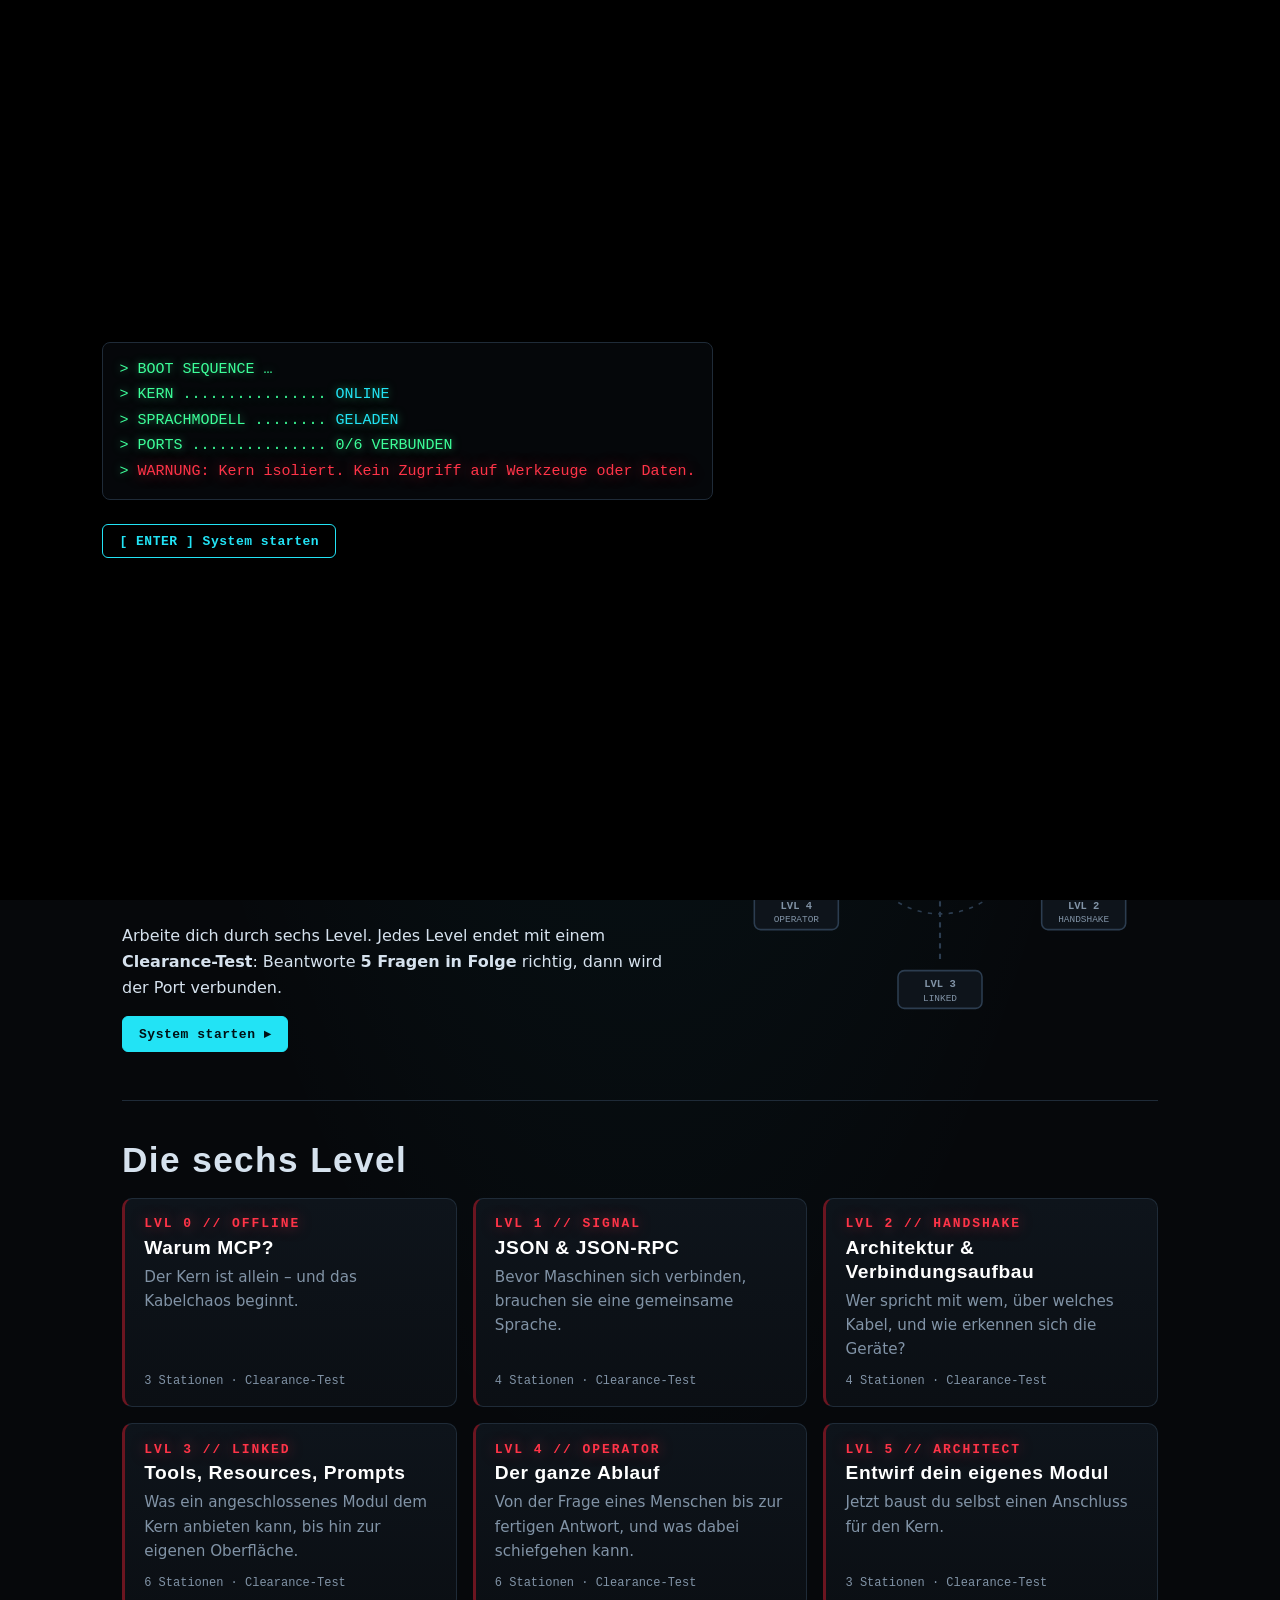
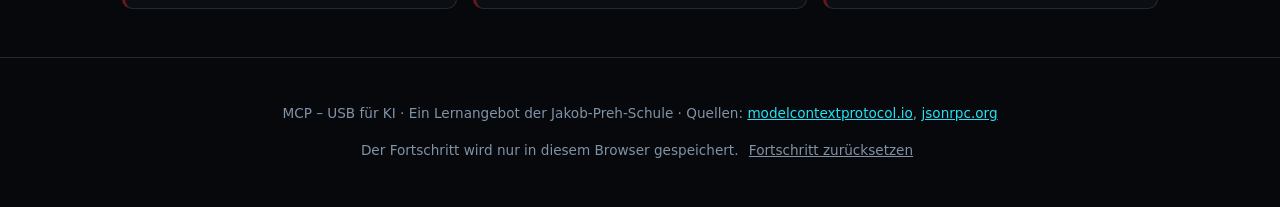
==== commit 5e34feea: "MCP Apps in LVL 3 und LVL 4 ergänzen - LVL 3, Station 6: UI-Ressource (ui://) und Tool mit _meta.ui." ====
--- a/index.html
+++ b/index.html
@@ -89,14 +89,14 @@
     <a class="lvl-card" href="lvl3.html" data-level="3">
       <span class="lvl-tag">LVL 3 // LINKED</span>
       <h3>Tools, Resources, Prompts</h3>
-      <p>Was ein angeschlossenes Modul dem Kern anbieten kann.</p>
-      <span class="lvl-meta">5 Stationen · Clearance-Test</span>
+      <p>Was ein angeschlossenes Modul dem Kern anbieten kann, bis hin zur eigenen Oberfläche.</p>
+      <span class="lvl-meta">6 Stationen · Clearance-Test</span>
     </a>
     <a class="lvl-card" href="lvl4.html" data-level="4">
       <span class="lvl-tag">LVL 4 // OPERATOR</span>
       <h3>Der ganze Ablauf</h3>
       <p>Von der Frage eines Menschen bis zur fertigen Antwort, und was dabei schiefgehen kann.</p>
-      <span class="lvl-meta">4 Stationen · Clearance-Test</span>
+      <span class="lvl-meta">6 Stationen · Clearance-Test</span>
     </a>
     <a class="lvl-card" href="lvl5.html" data-level="5">
       <span class="lvl-tag">LVL 5 // ARCHITECT</span>
--- a/css/style.css
+++ b/css/style.css
@@ -16,6 +16,7 @@
   --red-dim: #6b1520;
   --green: #3dff9a;
   --amber: #ffbf3c;
+  --violet: #c592ff;
   --mono: "JetBrains Mono", ui-monospace, Consolas, monospace;
   --head: "Orbitron", "JetBrains Mono", sans-serif;
   --body: "Space Grotesk", system-ui, sans-serif;
@@ -423,10 +424,63 @@
 }
 .toast.show { transform: translate(-50%, 0); visibility: visible; }
 
+/* ---------- MCP Apps: App im Chat (LVL 3) und Freigabe (LVL 4) ---------- */
+.term-log .dir.llm { color: var(--violet); }
+.term-log .dir.app { color: var(--cyan); text-decoration: underline dotted; text-underline-offset: 3px; }
+.appdemo { display: grid; grid-template-columns: minmax(0, 1.15fr) minmax(0, 1fr); gap: 1rem; }
+.ad-host { border: 1px solid var(--line2); border-radius: 8px; background: var(--bg2); overflow: hidden; min-width: 0; }
+.ad-bar { display: flex; justify-content: space-between; align-items: center; gap: .5rem; flex-wrap: wrap; padding: .45rem .8rem; background: var(--panel2); border-bottom: 1px solid var(--line2); font: 600 12px var(--mono); color: var(--muted); }
+.ad-llm { display: inline-flex; align-items: center; gap: .4rem; border: 1px solid var(--line2); border-radius: 999px; padding: .1rem .6rem; transition: all .2s; }
+.ad-llm i { width: 9px; height: 9px; border-radius: 50%; background: var(--line2); transition: all .2s; }
+.ad-llm b { font-weight: 600; }
+.ad-llm.on { color: var(--violet); border-color: var(--violet); }
+.ad-llm.on i { background: var(--violet); box-shadow: 0 0 8px var(--violet); }
+.ad-chat { padding: .8rem; display: flex; flex-direction: column; gap: .6rem; }
+.bubble { max-width: 92%; padding: .5rem .75rem; border-radius: 10px; font-size: .92rem; line-height: 1.45; overflow-wrap: anywhere; }
+.bubble.user { align-self: flex-end; background: var(--panel2); border: 1px solid var(--line2); }
+.bubble.llm { align-self: flex-start; border: 1px solid var(--line); color: var(--muted); }
+#ad-chat-more { display: flex; flex-direction: column; gap: .6rem; }
+.appframe, .fg-panel.app { border: 1px dashed var(--cyan); border-radius: 8px; background: var(--panel); overflow: hidden; }
+.appframe-bar { display: flex; justify-content: space-between; gap: .5rem; flex-wrap: wrap; padding: .35rem .7rem; font: 11px var(--mono); color: var(--cyan); border-bottom: 1px dashed var(--cyan-dim); overflow-wrap: anywhere; }
+.appframe-bar .sandbox { color: var(--muted); border: 1px solid var(--line2); border-radius: 4px; padding: 0 .4em; }
+.appframe-body { padding: .7rem; }
+.ad-filter { display: flex; gap: .8rem; flex-wrap: wrap; }
+.ad-filter label { display: flex; align-items: center; gap: .4rem; font: 12px var(--mono); color: var(--muted); }
+.ad-filter select { font-size: 12px; padding: .25rem .4rem; }
+.ad-meta { font: 12px var(--mono); color: var(--muted); margin: .6rem 0 .3rem; }
+.ad-tab-wrap { overflow-x: auto; }
+.ad-tab { width: 100%; border-collapse: collapse; font-size: .88rem; }
+.ad-tab th, .ad-tab td { text-align: left; padding: .3rem .4rem; border-bottom: 1px solid var(--line); white-space: nowrap; }
+.ad-tab th { font: 600 11px var(--mono); color: var(--cyan); text-transform: uppercase; }
+.ad-note { font: 12px var(--mono); border: 1px solid var(--line2); border-radius: 4px; padding: 0 .3em; }
+.ad-avg { font: 700 12px var(--mono); }
+.ad-avg i { display: inline-block; vertical-align: middle; height: 6px; margin-left: .5rem; border-radius: 3px; opacity: .5; background: currentColor; }
+.ad-avg.g1 { color: var(--green); } .ad-avg.g2 { color: var(--cyan); } .ad-avg.g3 { color: var(--amber); } .ad-avg.g4 { color: var(--red); }
+.ad-side { display: flex; flex-direction: column; min-width: 0; }
+.ad-count { font: 12px var(--mono); color: var(--muted); margin-bottom: .4rem; }
+.ad-count b { color: var(--cyan); }
+.ad-log, .fg-log { height: 380px; border: 1px solid var(--line2); border-radius: 8px; background: var(--bg2); }
+.fg-log { height: 260px; margin-top: 1rem; }
+.fg-auftrag { margin: 0 0 .8rem; }
+.fg-panel { border-radius: 8px; min-width: 0; }
+.fg-panel.raw { border: 1px solid var(--amber); background: var(--panel); }
+.fg-head { padding: .35rem .7rem; font: 11px var(--mono); color: var(--amber); border-bottom: 1px solid var(--line2); }
+.fg-body { padding: .7rem; }
+.fg-body pre { margin: .4rem 0; font-size: 12px; }
+.fg-q { font-weight: 700; margin: 0 0 .5rem; }
+.fg-kand { display: flex; flex-direction: column; gap: .3rem; margin: .5rem 0; }
+.fg-kand label { display: flex; align-items: center; gap: .5rem; padding: .35rem .6rem; border: 1px solid var(--line2); border-radius: 6px; cursor: pointer; }
+.fg-kand label:has(input:checked) { border-color: var(--cyan); box-shadow: var(--glow-c); }
+.fg-out { font-size: .9rem; margin: .6rem 0 0; }
+.fg-out.good { color: var(--green); }
+.fg-out.bad { color: var(--red); }
+
 /* ---------- Responsive ---------- */
 @media (max-width: 860px) {
   .hero { grid-template-columns: minmax(0, 1fr); }
   .grid3 { grid-template-columns: minmax(0, 1fr); }
+  .appdemo { grid-template-columns: minmax(0, 1fr); }
+  .ad-log { height: 300px; }
 }
 @media (max-width: 640px) {
   .grid2 { grid-template-columns: minmax(0, 1fr); }
@@ -472,6 +526,7 @@
   --red-dim: #f3cdd4;
   --green: #17784a;
   --amber: #9a5c06;
+  --violet: #7a3fb8;
   --glow-c: 0 0 0 3px rgba(10, 116, 128, .14);
   --glow-r: 0 0 0 3px rgba(200, 30, 58, .16);
 }
